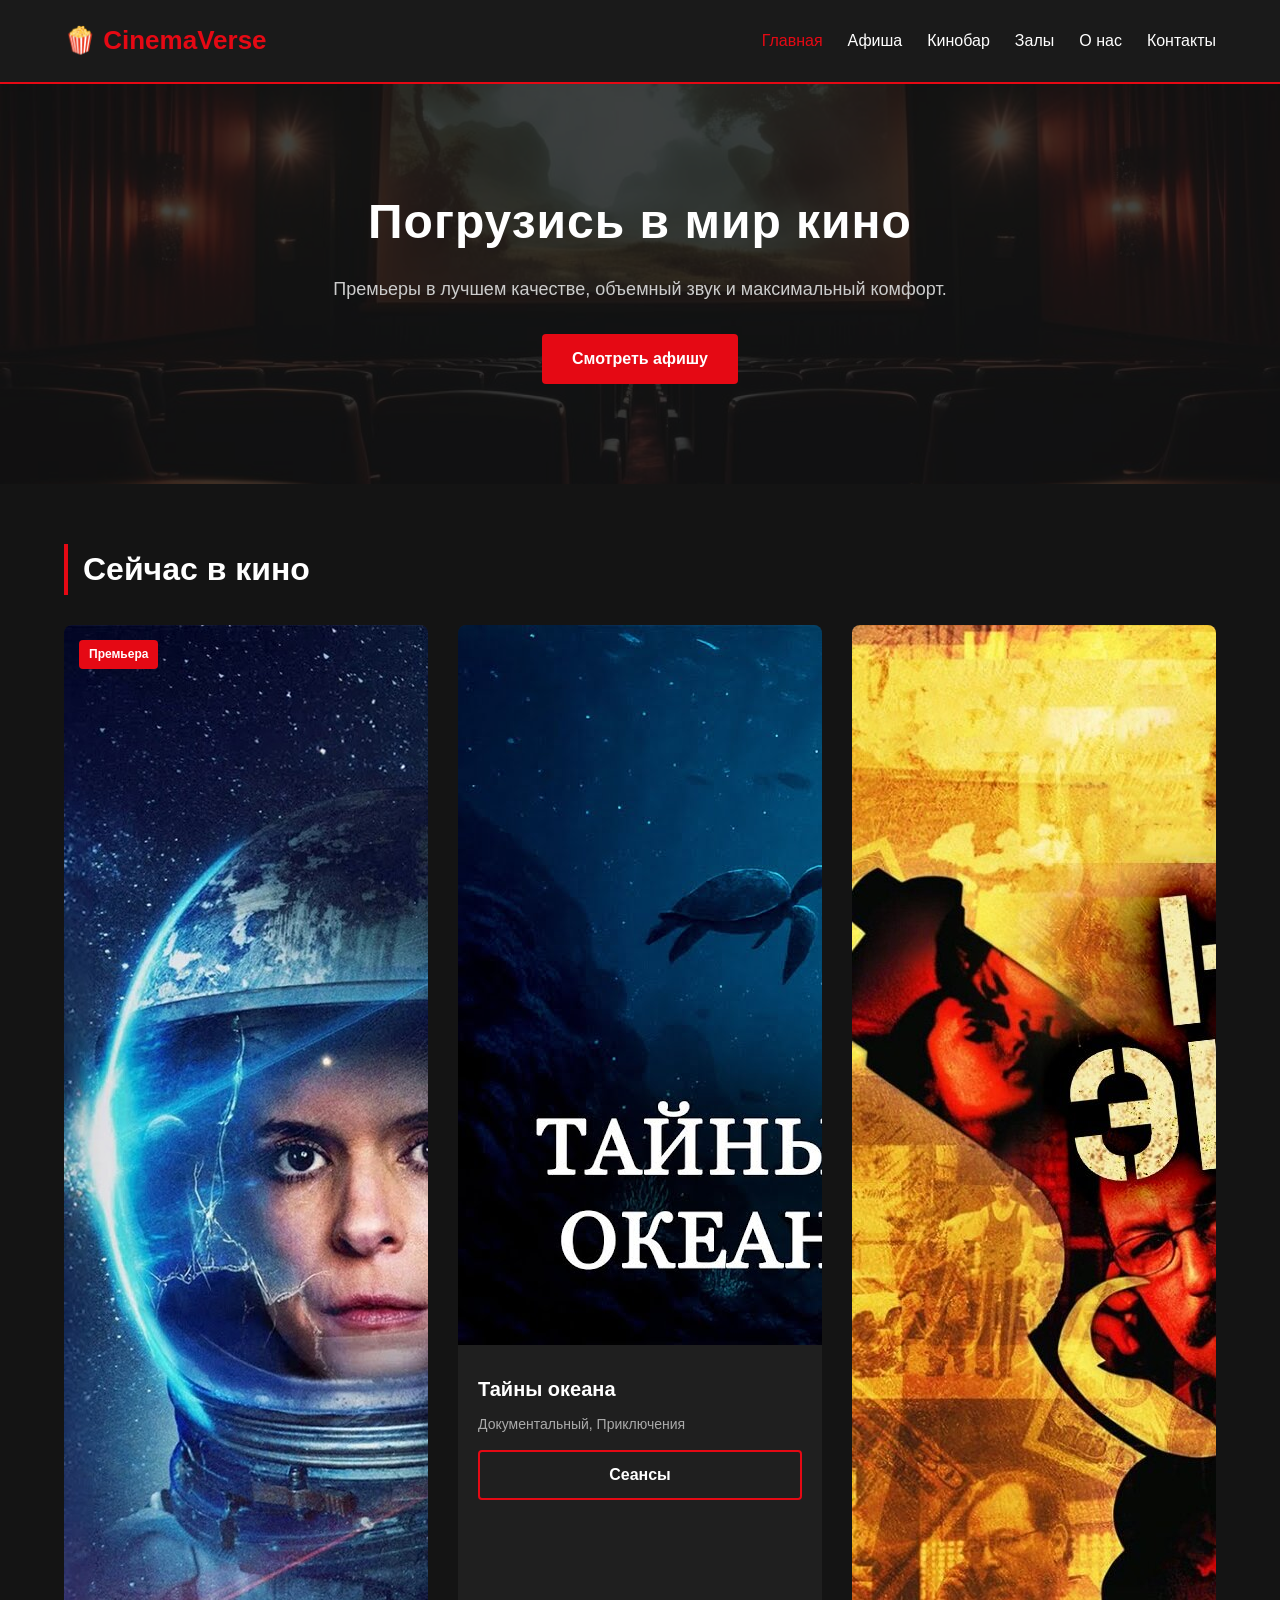
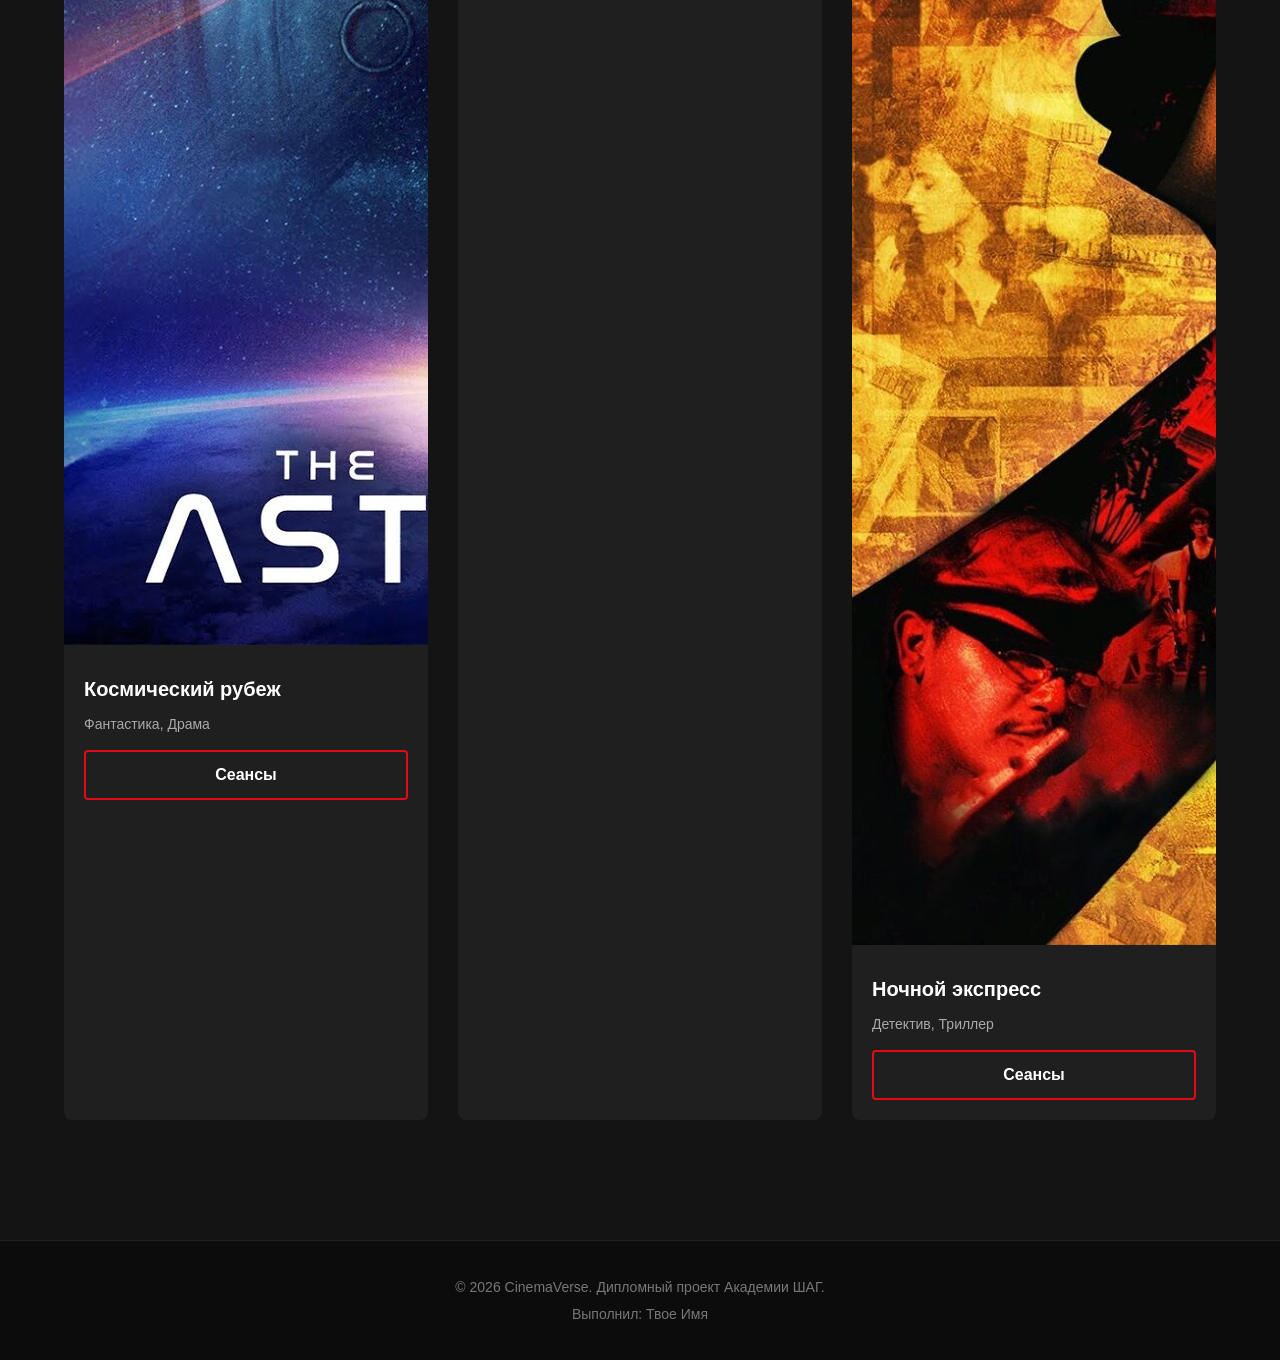
==== index.html @ 5b9fd94a "first" ====
<!DOCTYPE html>
<html lang="ru">
<head>
    <meta charset="UTF-8">
    <meta name="viewport" content="width=device-width, initial-scale=1.0">
    <title>CinemaVerse — Сеть кинотеатров</title>
    <link rel="stylesheet" href="css/style.css">
</head>
<body>

    <header class="main-header">
        <div class="container header-container">
            <div class="logo">
                <a href="index.html">🍿 <span>CinemaVerse</span></a>
            </div>
            <nav class="main-nav">
                <ul>
                    <li><a href="index.html" class="active">Главная</a></li>
                    <li><a href="afisha.html">Афиша</a></li>
                    <li><a href="popcorn.html">Кинобар</a></li>
                    <li><a href="halls.html">Залы</a></li>
                    <li><a href="about.html">О нас</a></li>
                    <li><a href="contacts.html">Контакты</a></li>
                </ul>
            </nav>
        </div>
    </header>

    <main>
        <section class="hero">
            <div class="container hero-content">
                <h1>Погрузись в мир кино</h1>
                <p>Премьеры в лучшем качестве, объемный звук и максимальный комфорт.</p>
                <a href="afisha.html" class="btn">Смотреть афишу</a>
            </div>
        </section>

        <section class="movies-section">
            <div class="container">
                <h2 class="section-title">Сейчас в кино</h2>
                
                <div class="movies-grid">
                    
                    <article class="movie-card">
                        <div class="movie-badge">Премьера</div>
                        <img src="images/movie1.jpg" alt="Космический рубеж" class="movie-img">
                        <div class="movie-info">
                            <h3>Космический рубеж</h3>
                            <p class="genre">Фантастика, Драма</p>
                            <a href="afisha.html" class="btn-ticket">Сеансы</a>
                        </div>
                    </article>

                    <article class="movie-card">
                        <img src="images/movie2.jpg" alt="Тайны океана" class="movie-img">
                        <div class="movie-info">
                            <h3>Тайны океана</h3>
                            <p class="genre">Документальный, Приключения</p>
                            <a href="afisha.html" class="btn-ticket">Сеансы</a>
                        </div>
                    </article>

                    <article class="movie-card">
                        <img src="images/movie3.jpg" alt="Ночной экспресс" class="movie-img">
                        <div class="movie-info">
                            <h3>Ночной экспресс</h3>
                            <p class="genre">Детектив, Триллер</p>
                            <a href="afisha.html" class="btn-ticket">Сеансы</a>
                        </div>
                    </article>

                </div>
            </div>
        </section>
    </main>

    <footer class="main-footer">
        <div class="container footer-container">
            <p>&copy; 2026 CinemaVerse. Дипломный проект Академии ШАГ.</p>
            <p>Выполнил: Твое Имя</p>
        </div>
    </footer>

</body>
</html>
---- css/style.css ----
/* ОБНУЛЕНИЕ СТИЛЕЙ */
* {
    margin: 0;
    padding: 0;
    box-sizing: border-box;
}

body {
    font-family: 'Segoe UI', Tahoma, Geneva, Verdana, sans-serif;
    background-color: #141414; /* Стильный темный фон (как на Netflix) */
    color: #ffffff;
    line-height: 1.6;
}

a {
    color: inherit;
    text-decoration: none;
}

ul {
    list-style: none;
}

/* ОГРАНИЧИТЕЛЬ ШИРИНЫ ДЛЯ ОПРЯТНОГО ВИДА */
.container {
    width: 90%;
    max-width: 1200px;
    margin: 0 auto;
}

/* ШАПКА И МЕНЮ (Используем Flexbox по критериям диплома) */
.main-header {
    background-color: #1a1a1a;
    border-bottom: 2px solid #e50914; /* Красная неоновая линия */
    padding: 20px 0;
    position: sticky;
    top: 0;
    z-index: 100;
}

.header-container {
    display: flex;
    justify-content: space-between;
    align-items: center;
}

.logo a {
    font-size: 26px;
    font-weight: bold;
}

.logo span {
    color: #e50914;
}

.main-nav ul {
    display: flex;
    gap: 25px;
}

.main-nav a {
    font-weight: 500;
    font-size: 16px;
    transition: color 0.3s ease; /* Плавный переход цвета */
}

/* Изменение цвета при наведении (Критерий стилизации состояний) */
.main-nav a:hover, 
.main-nav a.active {
    color: #e50914;
}

/* ЦЕНТРАЛЬНЫЙ БАННЕР (HERO SECTION) */
.hero {
    background: linear-gradient(rgba(20, 20, 20, 0.8), rgba(20, 20, 20, 0.8)), url('../images/hero-bg.jpg') no-repeat center center/cover;
    background-color: #222; /* Запасной фон, пока нет картинки */
    padding: 100px 0;
    text-align: center;
}

.hero-content h1 {
    font-size: 48px;
    margin-bottom: 15px;
    letter-spacing: 1px;
}

.hero-content p {
    font-size: 18px;
    color: #cccccc;
    margin-bottom: 30px;
}

.btn {
    display: inline-block;
    background-color: #e50914;
    color: #fff;
    padding: 12px 30px;
    border-radius: 4px;
    font-weight: bold;
    transition: background 0.3s ease;
}

.btn:hover {
    background-color: #b80710;
}
/* СЕТКА ФИЛЬМОВ (Используем Flexbox / Grid по критериям) */
.movies-section {
    padding: 60px 0;
}

.section-title {
    font-size: 32px;
    margin-bottom: 30px;
    border-left: 4px solid #e50914;
    padding-left: 15px;
}

.movies-grid {
    display: grid;
    grid-template-columns: repeat(auto-fit, minmax(280px, 1fr));
    gap: 30px;
}

/* КАРТОЧКА ФИЛЬМА */
.movie-card {
    background-color: #1f1f1f;
    border-radius: 8px;
    overflow: hidden;
    position: relative;
    transition: transform 0.3s ease, box-shadow 0.3s ease;
}

.movie-card:hover {
    transform: translateY(-5px);
    box-shadow: 0 10px 20px rgba(229, 9, 20, 0.2);
}

.movie-badge {
    position: absolute;
    top: 15px;
    left: 15px;
    background-color: #e50914;
    padding: 5px 10px;
    font-size: 12px;
    font-weight: bold;
    border-radius: 4px;
    z-index: 10;
}

.movie-img-placeholder {
    width: 100%;
    height: 400px;
    background-color: #333;
    display: flex;
    justify-content: center;
    align-items: center;
    color: #777;
    font-size: 18px;
    font-weight: bold;
}

.movie-info {
    padding: 20px;
}

.movie-info h3 {
    font-size: 20px;
    margin-bottom: 8px;
}

.genre {
    color: #aaa;
    font-size: 14px;
    margin-bottom: 15px;
}

.btn-ticket {
    display: block;
    text-align: center;
    background-color: transparent;
    border: 2px solid #e50914;
    color: #fff;
    padding: 10px;
    border-radius: 4px;
    font-weight: bold;
    transition: background 0.3s ease;
}

.btn-ticket:hover {
    background-color: #e50914;
}

/* ПОДВАЛ (ФУТЕР) */
.main-footer {
    background-color: #0c0c0c;
    padding: 30px 0;
    text-align: center;
    border-top: 1px solid #222;
    margin-top: 60px;
    font-size: 14px;
    color: #777;
}

.footer-container p {
    margin: 5px 0;
}
 Ограничиваем размер картинок, чтобы они не взрывали верстку */
.movie-img {
    width: 100%;
    height: 380px;      /* Фиксированная высота для всех постеров */
    object-fit: cover;  /* Картинка аккуратно подгоняется под размер без искажения пропорций */
    display: block;
}

/* На всякий случай зафиксируем размер самой карточки */
.movie-card {
    overflow: hidden;   /* Прячет всё, что пытается вылезти за пределы карточки */
}
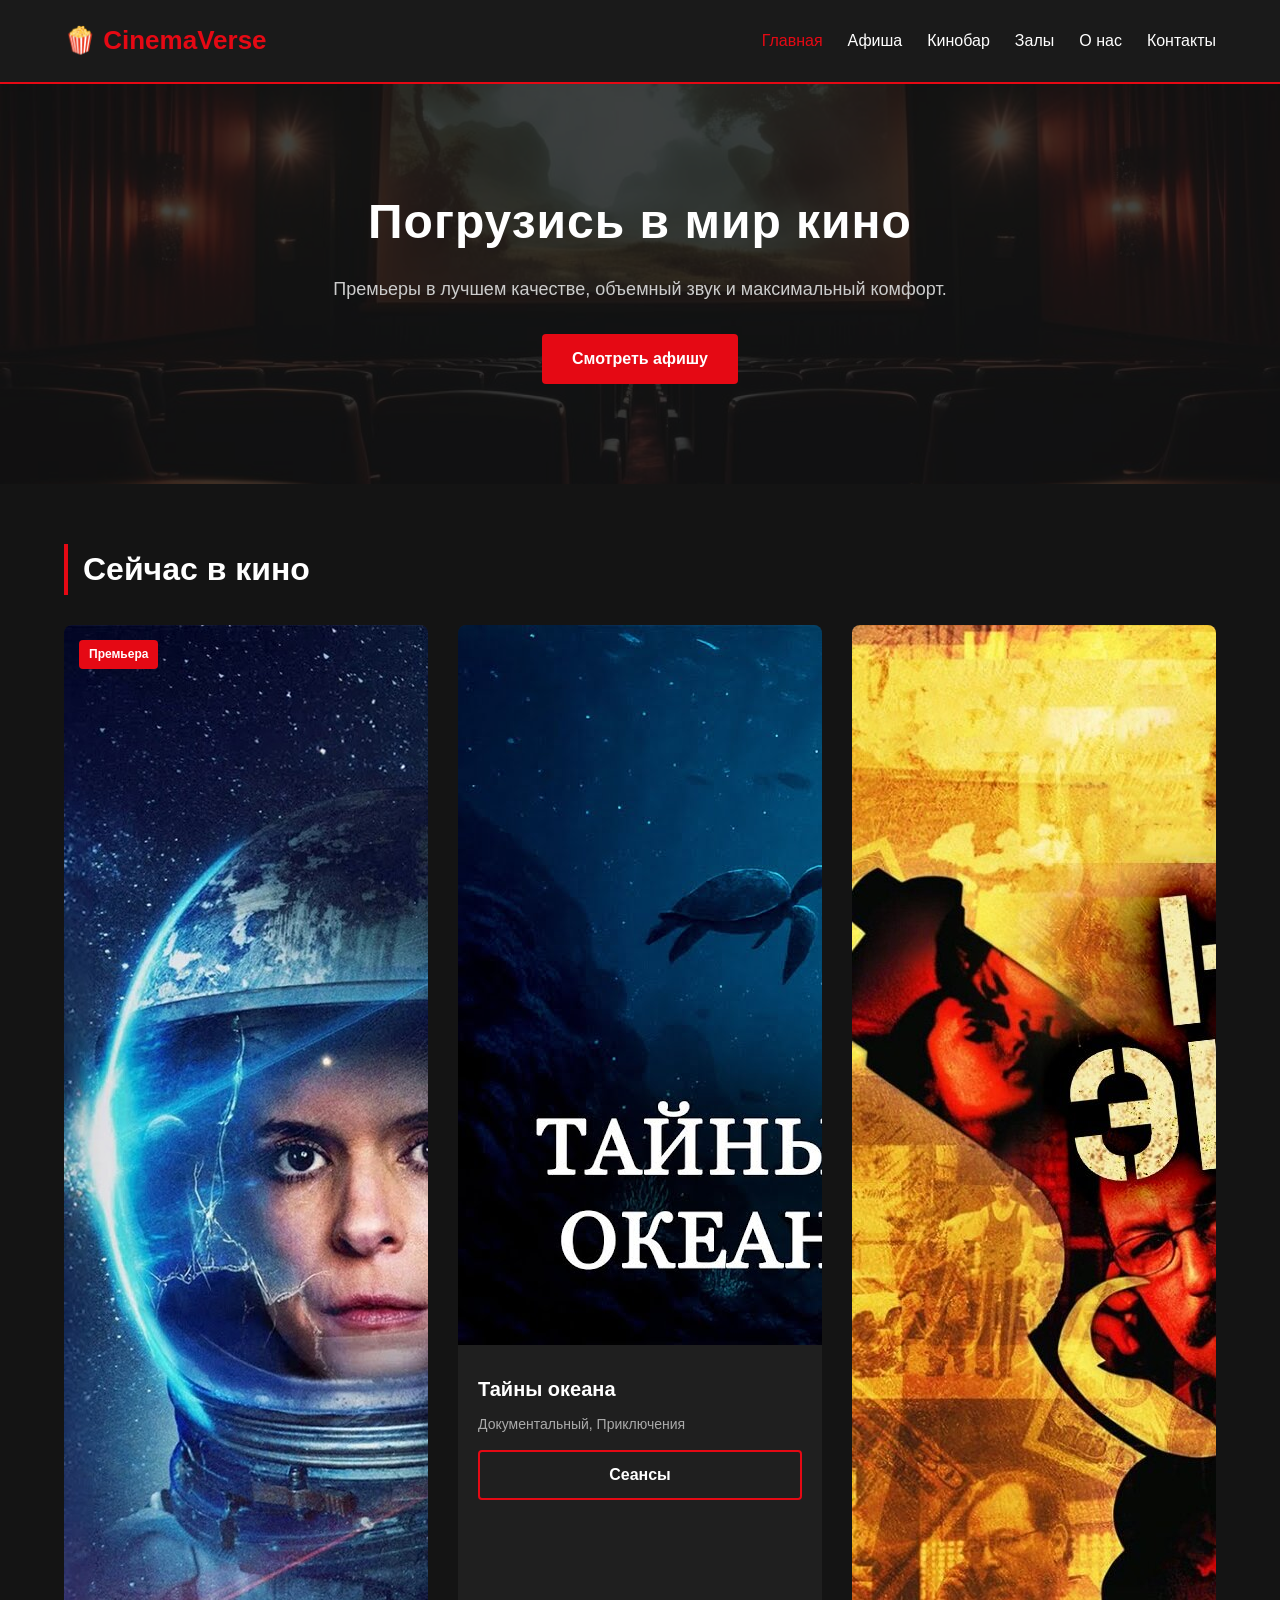
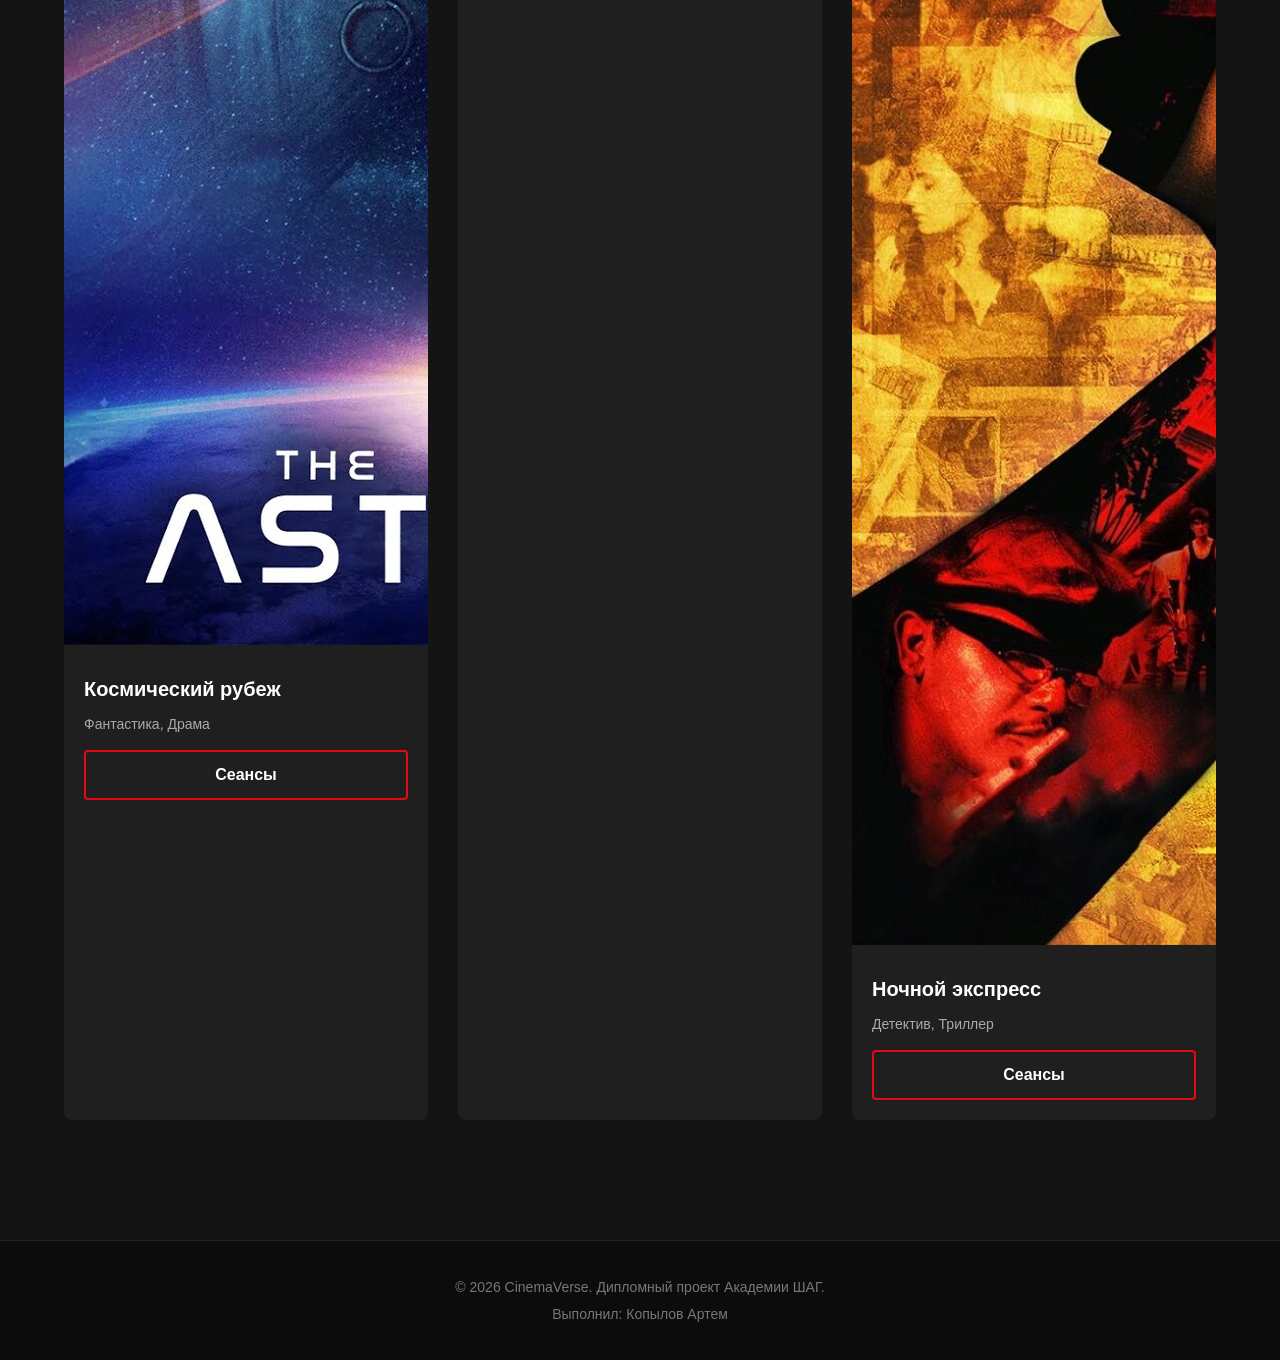
==== commit 25e01520: "Update index.html" ====
--- a/index.html
+++ b/index.html
@@ -77,7 +77,7 @@
     <footer class="main-footer">
         <div class="container footer-container">
             <p>&copy; 2026 CinemaVerse. Дипломный проект Академии ШАГ.</p>
-            <p>Выполнил: Твое Имя</p>
+            <p>Выполнил: Копылов Артем</p>
         </div>
     </footer>
 
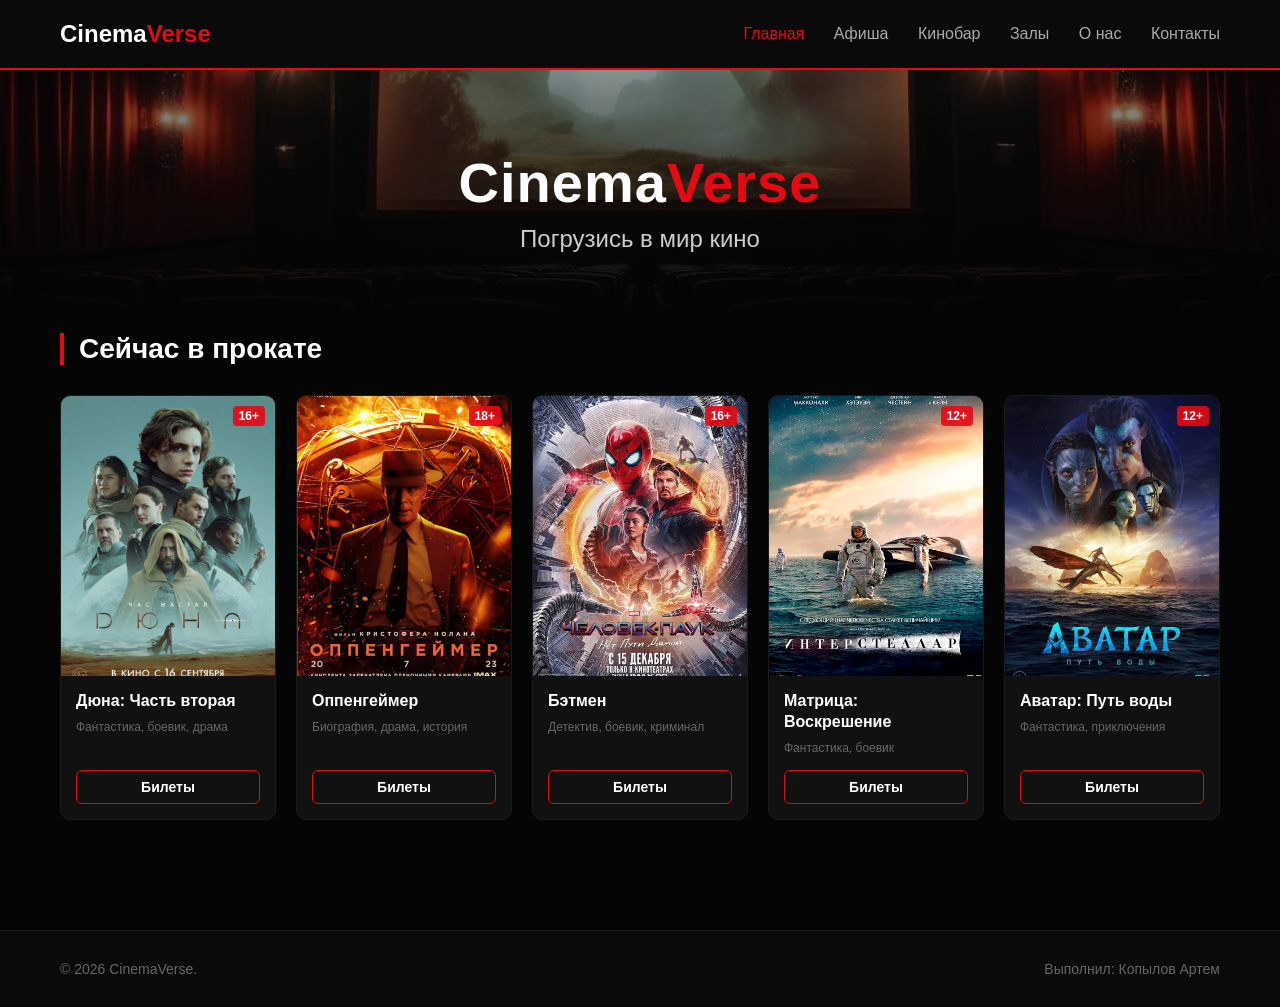
==== commit 4b54df19: "Update index.html" ====
--- a/index.html
+++ b/index.html
@@ -3,83 +3,320 @@
 <head>
     <meta charset="UTF-8">
     <meta name="viewport" content="width=device-width, initial-scale=1.0">
-    <title>CinemaVerse — Сеть кинотеатров</title>
-    <link rel="stylesheet" href="css/style.css">
+    <title>CinemaVerse - Главная</title>
+    <style>
+        * {
+            box-sizing: border-box;
+            margin: 0;
+            padding: 0;
+        }
+
+        body {
+            background-color: #050505;
+            color: #ffffff;
+            font-family: 'Segoe UI', Roboto, Helvetica, Arial, sans-serif;
+        }
+
+        .container {
+            max-width: 1200px;
+            margin: 0 auto;
+            padding: 0 20px;
+            width: 100%;
+        }
+
+        .main-header {
+            background-color: #0a0a0a;
+            border-bottom: 2px solid #e50914;
+            padding: 20px 0;
+        }
+
+        .header-container {
+            display: flex;
+            justify-content: space-between;
+            align-items: center;
+        }
+
+        .logo {
+            color: #ffffff;
+            font-size: 24px;
+            font-weight: bold;
+            text-decoration: none;
+        }
+
+        .logo span {
+            color: #e50914;
+        }
+
+        .main-nav a {
+            color: #aaaaaa;
+            text-decoration: none;
+            margin-left: 25px;
+            font-size: 16px;
+            transition: color 0.3s;
+        }
+
+        .main-nav a:hover, .main-nav a.active {
+            color: #e50914;
+        }
+
+        .hero-section {
+            background: linear-gradient(rgba(5, 5, 5, 0.4), #050505), url('images/hero-bg.jpg') no-repeat center center/cover;
+            padding: 80px 0 40px 0;
+            text-align: center;
+        }
+
+        .hero-title {
+            font-size: 56px;
+            font-weight: 800;
+            margin-bottom: 10px;
+            letter-spacing: 1px;
+        }
+
+        .hero-title span {
+            color: #e50914;
+        }
+
+        .hero-subtitle {
+            font-size: 24px;
+            color: #cccccc;
+            font-weight: 400;
+            margin-bottom: 20px;
+        }
+
+        .movies-section {
+            padding: 20px 0 60px 0;
+        }
+
+        .section-title {
+            font-size: 28px;
+            color: #ffffff;
+            margin-bottom: 30px;
+            border-left: 4px solid #e50914;
+            padding-left: 15px;
+        }
+
+        .movies-grid {
+            display: grid;
+            grid-template-columns: repeat(5, 1fr);
+            gap: 20px;
+        }
+
+        .movie-card {
+            background-color: #111111;
+            border: 1px solid #1a1a1a;
+            border-radius: 10px;
+            overflow: hidden;
+            display: flex;
+            flex-direction: column;
+            transition: transform 0.3s, border-color 0.3s;
+            position: relative;
+        }
+
+        .movie-card:hover {
+            transform: translateY(-5px);
+            border-color: #e50914;
+        }
+
+        .poster-wrapper {
+            width: 100%;
+            height: 280px;
+            background-color: #222222;
+            position: relative;
+        }
+
+        .poster-wrapper img {
+            width: 100%;
+            height: 100%;
+            object-fit: cover;
+        }
+
+        .age-rating {
+            position: absolute;
+            top: 10px;
+            right: 10px;
+            background-color: rgba(229, 9, 20, 0.9);
+            color: white;
+            padding: 3px 6px;
+            font-size: 12px;
+            font-weight: bold;
+            border-radius: 4px;
+        }
+
+        .movie-info {
+            padding: 15px;
+            display: flex;
+            flex-direction: column;
+            flex-grow: 1;
+            justify-content: space-between;
+        }
+
+        .movie-name {
+            font-size: 16px;
+            font-weight: bold;
+            color: #ffffff;
+            margin-bottom: 8px;
+            line-height: 1.3;
+        }
+
+        .movie-genre {
+            font-size: 12px;
+            color: #666666;
+            margin-bottom: 15px;
+        }
+.ticket-btn {
+            background-color: transparent;
+            border: 1px solid #e50914;
+            color: #ffffff;
+            padding: 8px 0;
+            border-radius: 6px;
+            cursor: pointer;
+            font-size: 14px;
+            font-weight: 600;
+            text-align: center;
+            text-decoration: none;
+            transition: background-color 0.3s;
+        }
+
+        .ticket-btn:hover {
+            background-color: #e50914;
+        }
+
+        .main-footer {
+            background-color: #0a0a0a;
+            padding: 30px 0;
+            border-top: 1px solid #1a1a1a;
+            font-size: 14px;
+            color: #666666;
+            margin-top: 50px;
+        }
+
+        .footer-container {
+            display: flex;
+            justify-content: space-between;
+            align-items: center;
+        }
+
+        @media (max-width: 1000px) {
+            .movies-grid { grid-template-columns: repeat(3, 1fr); }
+            .hero-title { font-size: 42px; }
+        }
+        @media (max-width: 600px) {
+            .movies-grid { grid-template-columns: repeat(1, 1fr); }
+            .hero-title { font-size: 32px; }
+        }
+    </style>
 </head>
 <body>
 
     <header class="main-header">
         <div class="container header-container">
-            <div class="logo">
-                <a href="index.html">🍿 <span>CinemaVerse</span></a>
-            </div>
+            <a href="index.html" class="logo">Cinema<span>Verse</span></a>
             <nav class="main-nav">
-                <ul>
-                    <li><a href="index.html" class="active">Главная</a></li>
-                    <li><a href="afisha.html">Афиша</a></li>
-                    <li><a href="popcorn.html">Кинобар</a></li>
-                    <li><a href="halls.html">Залы</a></li>
-                    <li><a href="about.html">О нас</a></li>
-                    <li><a href="contacts.html">Контакты</a></li>
-                </ul>
+                <a href="index.html" class="active">Главная</a>
+                <a href="afisha.html">Афиша</a>
+                <a href="popcorn.html">Кинобар</a>
+                <a href="halls.html">Залы</a>
+                <a href="about.html">О нас</a>
+                <a href="contacts.html">Контакты</a>
             </nav>
         </div>
     </header>
 
-    <main>
-        <section class="hero">
-            <div class="container hero-content">
-                <h1>Погрузись в мир кино</h1>
-                <p>Премьеры в лучшем качестве, объемный звук и максимальный комфорт.</p>
-                <a href="afisha.html" class="btn">Смотреть афишу</a>
+    <section class="hero-section">
+        <div class="container">
+            <h1 class="hero-title">Cinema<span>Verse</span></h1>
+            <p class="hero-subtitle">Погрузись в мир кино</p>
+        </div>
+    </section>
+
+    <main class="movies-section">
+        <div class="container">
+            <h2 class="section-title">Сейчас в прокате</h2>
+            
+            <div class="movies-grid">
+                
+                <div class="movie-card">
+                    <div class="poster-wrapper">
+                        <span class="age-rating">16+</span>
+                        <img src="images/movie1.jpg" alt="Постер">
+                    </div>
+                    <div class="movie-info">
+                        <div>
+                            <h3 class="movie-name">Дюна: Часть вторая</h3>
+                            <p class="movie-genre">Фантастика, боевик, драма</p>
+                        </div>
+                        <a href="contacts.html" class="ticket-btn">Билеты</a>
+                    </div>
+                </div>
+
+                <div class="movie-card">
+                    <div class="poster-wrapper">
+                        <span class="age-rating">18+</span>
+                        <img src="images/movie2.jpg" alt="Постер">
+                    </div>
+                    <div class="movie-info">
+                        <div>
+                            <h3 class="movie-name">Оппенгеймер</h3>
+                            <p class="movie-genre">Биография, драма, история</p>
+                        </div>
+                        <a href="contacts.html" class="ticket-btn">Билеты</a>
+                    </div>
+                </div>
+
+                <div class="movie-card">
+                    <div class="poster-wrapper">
+                        <span class="age-rating">16+</span>
+                        <img src="images/movie3.jpg" alt="Постер">
+                    </div>
+                    <div class="movie-info">
+                        <div>
+                            <h3 class="movie-name">Бэтмен</h3>
+                            <p class="movie-genre">Детектив, боевик, криминал</p>
+                        </div>
+                        <a href="contacts.html" class="ticket-btn">Билеты</a>
+                    </div>
+                </div>
+<div class="movie-card">
+                    <div class="poster-wrapper">
+                        <span class="age-rating">12+</span>
+                        <img src="images/movie4.jpg" alt="Постер">
+                    </div>
+                    <div class="movie-info">
+                        <div>
+                            <h3 class="movie-name">Матрица: Воскрешение</h3>
+                            <p class="movie-genre">Фантастика, боевик</p>
+                        </div>
+                        <a href="contacts.html" class="ticket-btn">Билеты</a>
+                    </div>
+                </div>
+
+                <div class="movie-card">
+                    <div class="poster-wrapper">
+                        <span class="age-rating">12+</span>
+                        <img src="images/movie5.jpg" alt="Постер">
+                    </div>
+                    <div class="movie-info">
+                        <div>
+                            <h3 class="movie-name">Аватар: Путь воды</h3>
+                            <p class="movie-genre">Фантастика, приключения</p>
+                        </div>
+                        <a href="contacts.html" class="ticket-btn">Билеты</a>
+                    </div>
+                </div>
+
             </div>
-        </section>
-
-        <section class="movies-section">
-            <div class="container">
-                <h2 class="section-title">Сейчас в кино</h2>
-                
-                <div class="movies-grid">
-                    
-                    <article class="movie-card">
-                        <div class="movie-badge">Премьера</div>
-                        <img src="images/movie1.jpg" alt="Космический рубеж" class="movie-img">
-                        <div class="movie-info">
-                            <h3>Космический рубеж</h3>
-                            <p class="genre">Фантастика, Драма</p>
-                            <a href="afisha.html" class="btn-ticket">Сеансы</a>
-                        </div>
-                    </article>
-
-                    <article class="movie-card">
-                        <img src="images/movie2.jpg" alt="Тайны океана" class="movie-img">
-                        <div class="movie-info">
-                            <h3>Тайны океана</h3>
-                            <p class="genre">Документальный, Приключения</p>
-                            <a href="afisha.html" class="btn-ticket">Сеансы</a>
-                        </div>
-                    </article>
-
-                    <article class="movie-card">
-                        <img src="images/movie3.jpg" alt="Ночной экспресс" class="movie-img">
-                        <div class="movie-info">
-                            <h3>Ночной экспресс</h3>
-                            <p class="genre">Детектив, Триллер</p>
-                            <a href="afisha.html" class="btn-ticket">Сеансы</a>
-                        </div>
-                    </article>
-
-                </div>
-            </div>
-        </section>
+        </div>
     </main>
 
     <footer class="main-footer">
         <div class="container footer-container">
-            <p>&copy; 2026 CinemaVerse. Дипломный проект Академии ШАГ.</p>
+            <p>&copy; 2026 CinemaVerse.</p>
             <p>Выполнил: Копылов Артем</p>
         </div>
     </footer>
 
 </body>
 </html>
+
+
+
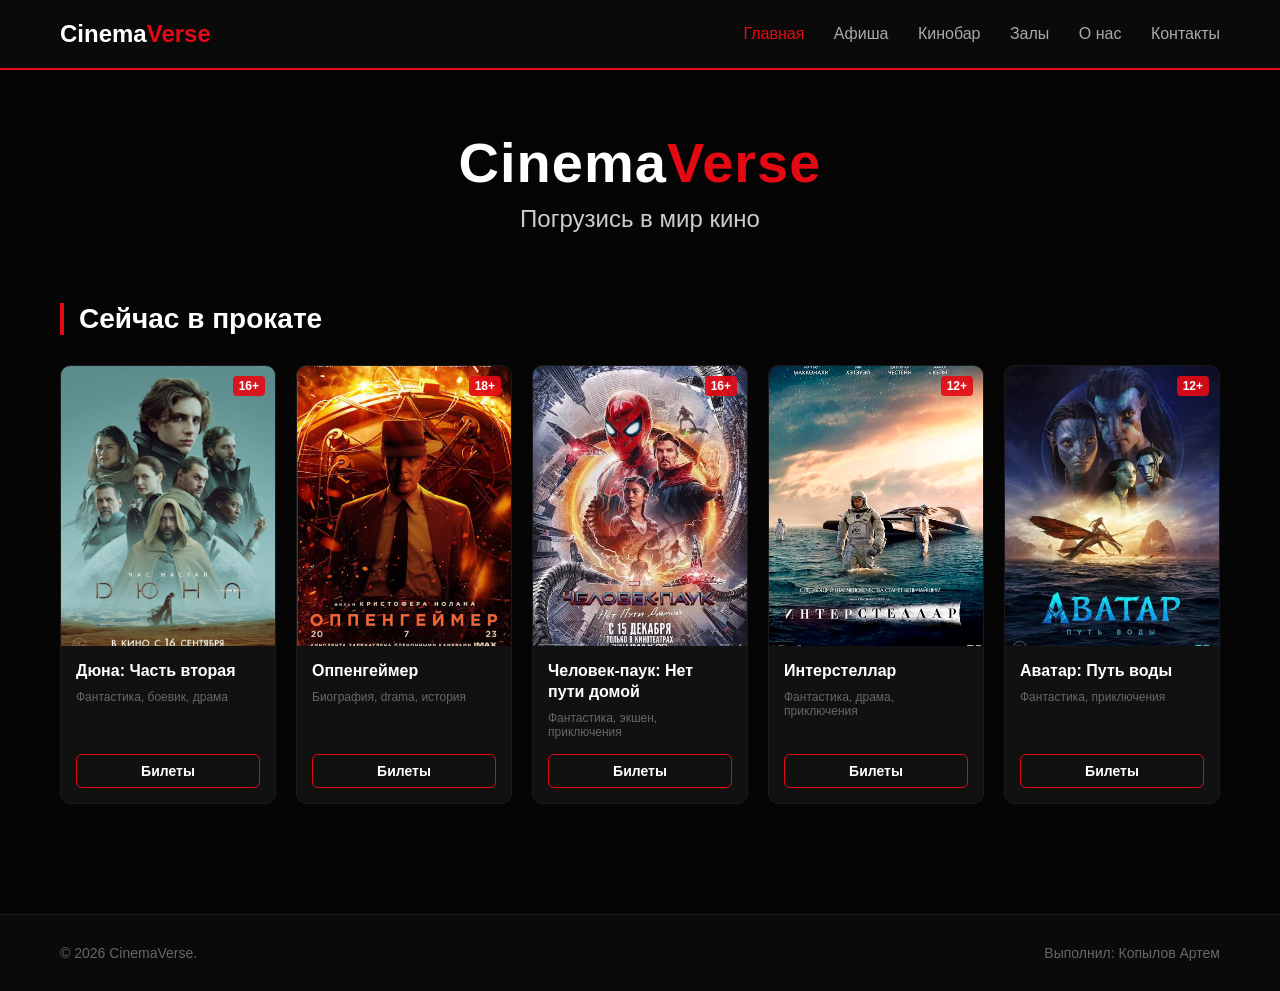
==== commit b68efa23: "Update index.html" ====
--- a/index.html
+++ b/index.html
@@ -60,8 +60,7 @@
         }
 
         .hero-section {
-            background: linear-gradient(rgba(5, 5, 5, 0.4), #050505), url('images/hero-bg.jpg') no-repeat center center/cover;
-            padding: 80px 0 40px 0;
+            padding: 60px 0 30px 0;
             text-align: center;
         }
 
@@ -198,11 +197,9 @@
 
         @media (max-width: 1000px) {
             .movies-grid { grid-template-columns: repeat(3, 1fr); }
-            .hero-title { font-size: 42px; }
         }
         @media (max-width: 600px) {
             .movies-grid { grid-template-columns: repeat(1, 1fr); }
-            .hero-title { font-size: 32px; }
         }
     </style>
 </head>
@@ -245,7 +242,7 @@
                             <h3 class="movie-name">Дюна: Часть вторая</h3>
                             <p class="movie-genre">Фантастика, боевик, драма</p>
                         </div>
-                        <a href="contacts.html" class="ticket-btn">Билеты</a>
+                        <a href="afisha.html" class="ticket-btn">Билеты</a>
                     </div>
                 </div>
 
@@ -257,9 +254,9 @@
                     <div class="movie-info">
                         <div>
                             <h3 class="movie-name">Оппенгеймер</h3>
-                            <p class="movie-genre">Биография, драма, история</p>
-                        </div>
-                        <a href="contacts.html" class="ticket-btn">Билеты</a>
+                            <p class="movie-genre">Биография, drama, история</p>
+                        </div>
+                        <a href="afisha.html" class="ticket-btn">Билеты</a>
                     </div>
                 </div>
 
@@ -270,10 +267,10 @@
                     </div>
                     <div class="movie-info">
                         <div>
-                            <h3 class="movie-name">Бэтмен</h3>
-                            <p class="movie-genre">Детектив, боевик, криминал</p>
-                        </div>
-                        <a href="contacts.html" class="ticket-btn">Билеты</a>
+                            <h3 class="movie-name">Человек-паук: Нет пути домой</h3>
+                            <p class="movie-genre">Фантастика, экшен, приключения</p>
+                        </div>
+                        <a href="afisha.html" class="ticket-btn">Билеты</a>
                     </div>
                 </div>
 <div class="movie-card">
@@ -283,10 +280,10 @@
                     </div>
                     <div class="movie-info">
                         <div>
-                            <h3 class="movie-name">Матрица: Воскрешение</h3>
-                            <p class="movie-genre">Фантастика, боевик</p>
-                        </div>
-                        <a href="contacts.html" class="ticket-btn">Билеты</a>
+                            <h3 class="movie-name">Интерстеллар</h3>
+                            <p class="movie-genre">Фантастика, драма, приключения</p>
+                        </div>
+                        <a href="afisha.html" class="ticket-btn">Билеты</a>
                     </div>
                 </div>
 
@@ -300,7 +297,7 @@
                             <h3 class="movie-name">Аватар: Путь воды</h3>
                             <p class="movie-genre">Фантастика, приключения</p>
                         </div>
-                        <a href="contacts.html" class="ticket-btn">Билеты</a>
+                        <a href="afisha.html" class="ticket-btn">Билеты</a>
                     </div>
                 </div>
 
@@ -317,6 +314,6 @@
 
 </body>
 </html>
-
-
-
+   
+
+
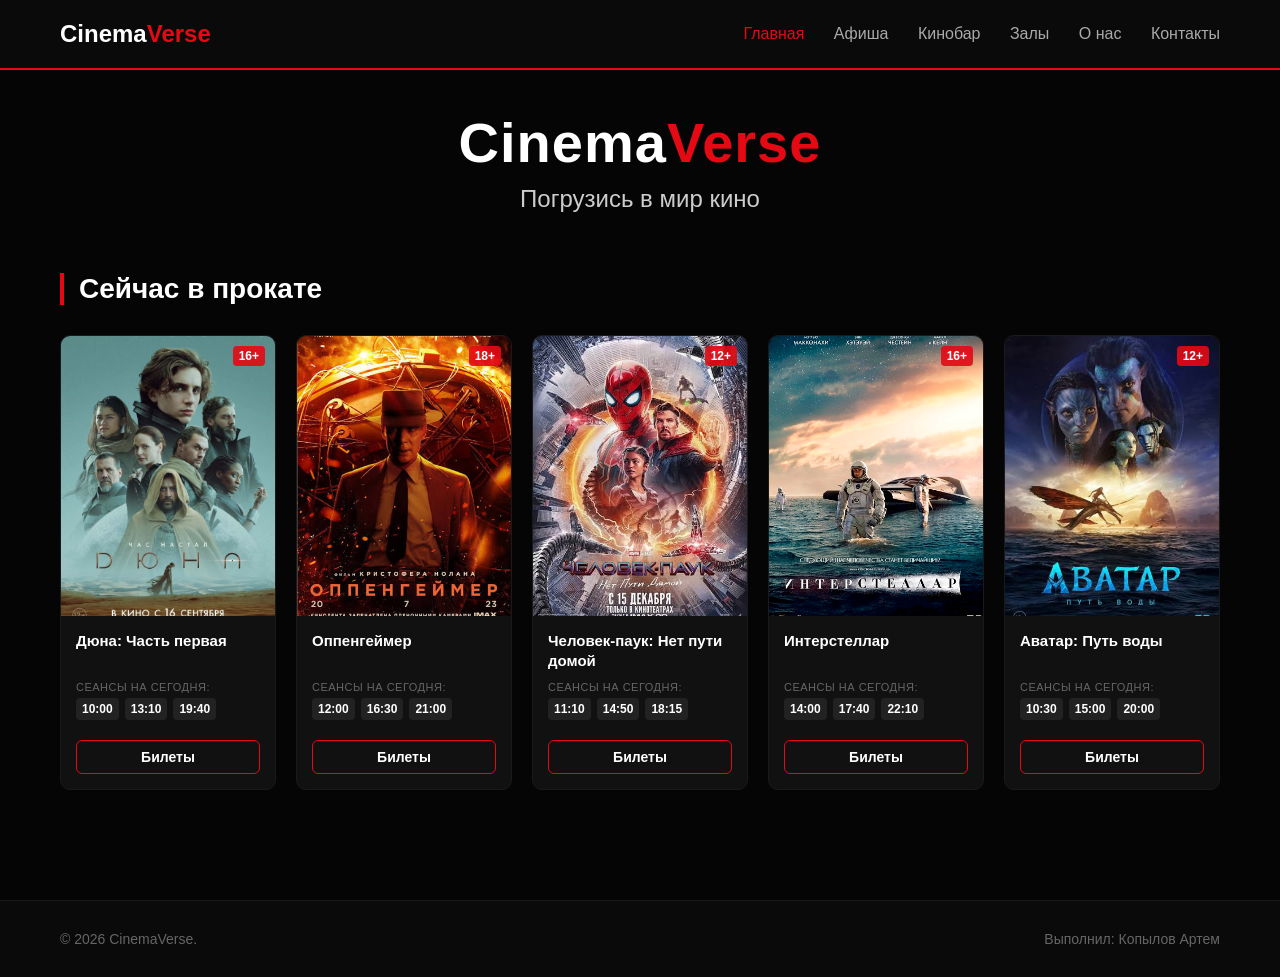
==== commit 9fec76e9: "Update index.html" ====
--- a/index.html
+++ b/index.html
@@ -1,3 +1,4 @@
+
 <!DOCTYPE html>
 <html lang="ru">
 <head>
@@ -60,7 +61,7 @@
         }
 
         .hero-section {
-            padding: 60px 0 30px 0;
+            padding: 40px 0 20px 0;
             text-align: center;
         }
 
@@ -150,19 +151,48 @@
         }
 
         .movie-name {
-            font-size: 16px;
+            font-size: 15px;
             font-weight: bold;
             color: #ffffff;
-            margin-bottom: 8px;
+            margin-bottom: 5px;
             line-height: 1.3;
-        }
-
-        .movie-genre {
+            min-height: 40px; /* Чтобы названия были на одном уровне */
+        }
+
+        .sessions-block {
+            margin: 10px 0;
+        }
+
+        .sessions-title {
+            font-size: 11px;
+            color: #666666;
+            text-transform: uppercase;
+            margin-bottom: 5px;
+            letter-spacing: 0.5px;
+        }
+.sessions-list {
+            display: flex;
+            flex-wrap: wrap;
+            gap: 6px;
+        }
+
+        .session-time {
+            background-color: #222222;
+            color: #ffffff;
+            padding: 4px 6px;
             font-size: 12px;
-            color: #666666;
-            margin-bottom: 15px;
-        }
-.ticket-btn {
+            border-radius: 4px;
+            text-decoration: none;
+            font-weight: 600;
+            transition: background-color 0.2s, color 0.2s;
+        }
+
+        .session-time:hover {
+            background-color: #e50914;
+            color: #ffffff;
+        }
+
+        .ticket-btn {
             background-color: transparent;
             border: 1px solid #e50914;
             color: #ffffff;
@@ -174,6 +204,7 @@
             text-align: center;
             text-decoration: none;
             transition: background-color 0.3s;
+            margin-top: 10px;
         }
 
         .ticket-btn:hover {
@@ -239,22 +270,57 @@
                     </div>
                     <div class="movie-info">
                         <div>
-                            <h3 class="movie-name">Дюна: Часть вторая</h3>
-                            <p class="movie-genre">Фантастика, боевик, драма</p>
-                        </div>
-                        <a href="afisha.html" class="ticket-btn">Билеты</a>
-                    </div>
-                </div>
-
-                <div class="movie-card">
-                    <div class="poster-wrapper">
-                        <span class="age-rating">18+</span>
+                            <h3 class="movie-name">Дюна: Часть первая</h3>
+                            <div class="sessions-block">
+                                <p class="sessions-title">Сеансы на сегодня:</p>
+                                <div class="sessions-list">
+                                    <a href="afisha.html" class="session-time">10:00</a>
+                                    <a href="afisha.html" class="session-time">13:10</a>
+                                    <a href="afisha.html" class="session-time">19:40</a>
+                                </div>
+                            </div>
+                        </div>
+                        <a href="afisha.html" class="ticket-btn">Билеты</a>
+                    </div>
+                </div>
+
+                <div class="movie-card">
+                    <div class="poster-wrapper">
+<span class="age-rating">18+</span>
                         <img src="images/movie2.jpg" alt="Постер">
                     </div>
                     <div class="movie-info">
                         <div>
                             <h3 class="movie-name">Оппенгеймер</h3>
-                            <p class="movie-genre">Биография, drama, история</p>
+                            <div class="sessions-block">
+                                <p class="sessions-title">Сеансы на сегодня:</p>
+                                <div class="sessions-list">
+                                    <a href="afisha.html" class="session-time">12:00</a>
+                                    <a href="afisha.html" class="session-time">16:30</a>
+                                    <a href="afisha.html" class="session-time">21:00</a>
+                                </div>
+                            </div>
+                        </div>
+                        <a href="afisha.html" class="ticket-btn">Билеты</a>
+                    </div>
+                </div>
+
+                <div class="movie-card">
+                    <div class="poster-wrapper">
+                        <span class="age-rating">12+</span>
+                        <img src="images/movie3.jpg" alt="Постер">
+                    </div>
+                    <div class="movie-info">
+                        <div>
+                            <h3 class="movie-name">Человек-паук: Нет пути домой</h3>
+                            <div class="sessions-block">
+                                <p class="sessions-title">Сеансы на сегодня:</p>
+                                <div class="sessions-list">
+                                    <a href="afisha.html" class="session-time">11:10</a>
+                                    <a href="afisha.html" class="session-time">14:50</a>
+                                    <a href="afisha.html" class="session-time">18:15</a>
+                                </div>
+                            </div>
                         </div>
                         <a href="afisha.html" class="ticket-btn">Билеты</a>
                     </div>
@@ -263,25 +329,19 @@
                 <div class="movie-card">
                     <div class="poster-wrapper">
                         <span class="age-rating">16+</span>
-                        <img src="images/movie3.jpg" alt="Постер">
-                    </div>
-                    <div class="movie-info">
-                        <div>
-                            <h3 class="movie-name">Человек-паук: Нет пути домой</h3>
-                            <p class="movie-genre">Фантастика, экшен, приключения</p>
-                        </div>
-                        <a href="afisha.html" class="ticket-btn">Билеты</a>
-                    </div>
-                </div>
-<div class="movie-card">
-                    <div class="poster-wrapper">
-                        <span class="age-rating">12+</span>
                         <img src="images/movie4.jpg" alt="Постер">
                     </div>
                     <div class="movie-info">
                         <div>
                             <h3 class="movie-name">Интерстеллар</h3>
-                            <p class="movie-genre">Фантастика, драма, приключения</p>
+                            <div class="sessions-block">
+                                <p class="sessions-title">Сеансы на сегодня:</p>
+                                <div class="sessions-list">
+                                    <a href="afisha.html" class="session-time">14:00</a>
+                                    <a href="afisha.html" class="session-time">17:40</a>
+                                    <a href="afisha.html" class="session-time">22:10</a>
+                                </div>
+                            </div>
                         </div>
                         <a href="afisha.html" class="ticket-btn">Билеты</a>
                     </div>
@@ -295,7 +355,14 @@
                     <div class="movie-info">
                         <div>
                             <h3 class="movie-name">Аватар: Путь воды</h3>
-                            <p class="movie-genre">Фантастика, приключения</p>
+                            <div class="sessions-block">
+                                <p class="sessions-title">Сеансы на сегодня:</p>
+                                <div class="sessions-list">
+                                    <a href="afisha.html" class="session-time">10:30</a>
+<a href="afisha.html" class="session-time">15:00</a>
+                                    <a href="afisha.html" class="session-time">20:00</a>
+                                </div>
+                            </div>
                         </div>
                         <a href="afisha.html" class="ticket-btn">Билеты</a>
                     </div>
@@ -314,6 +381,4 @@
 
 </body>
 </html>
-   
-
-
+
